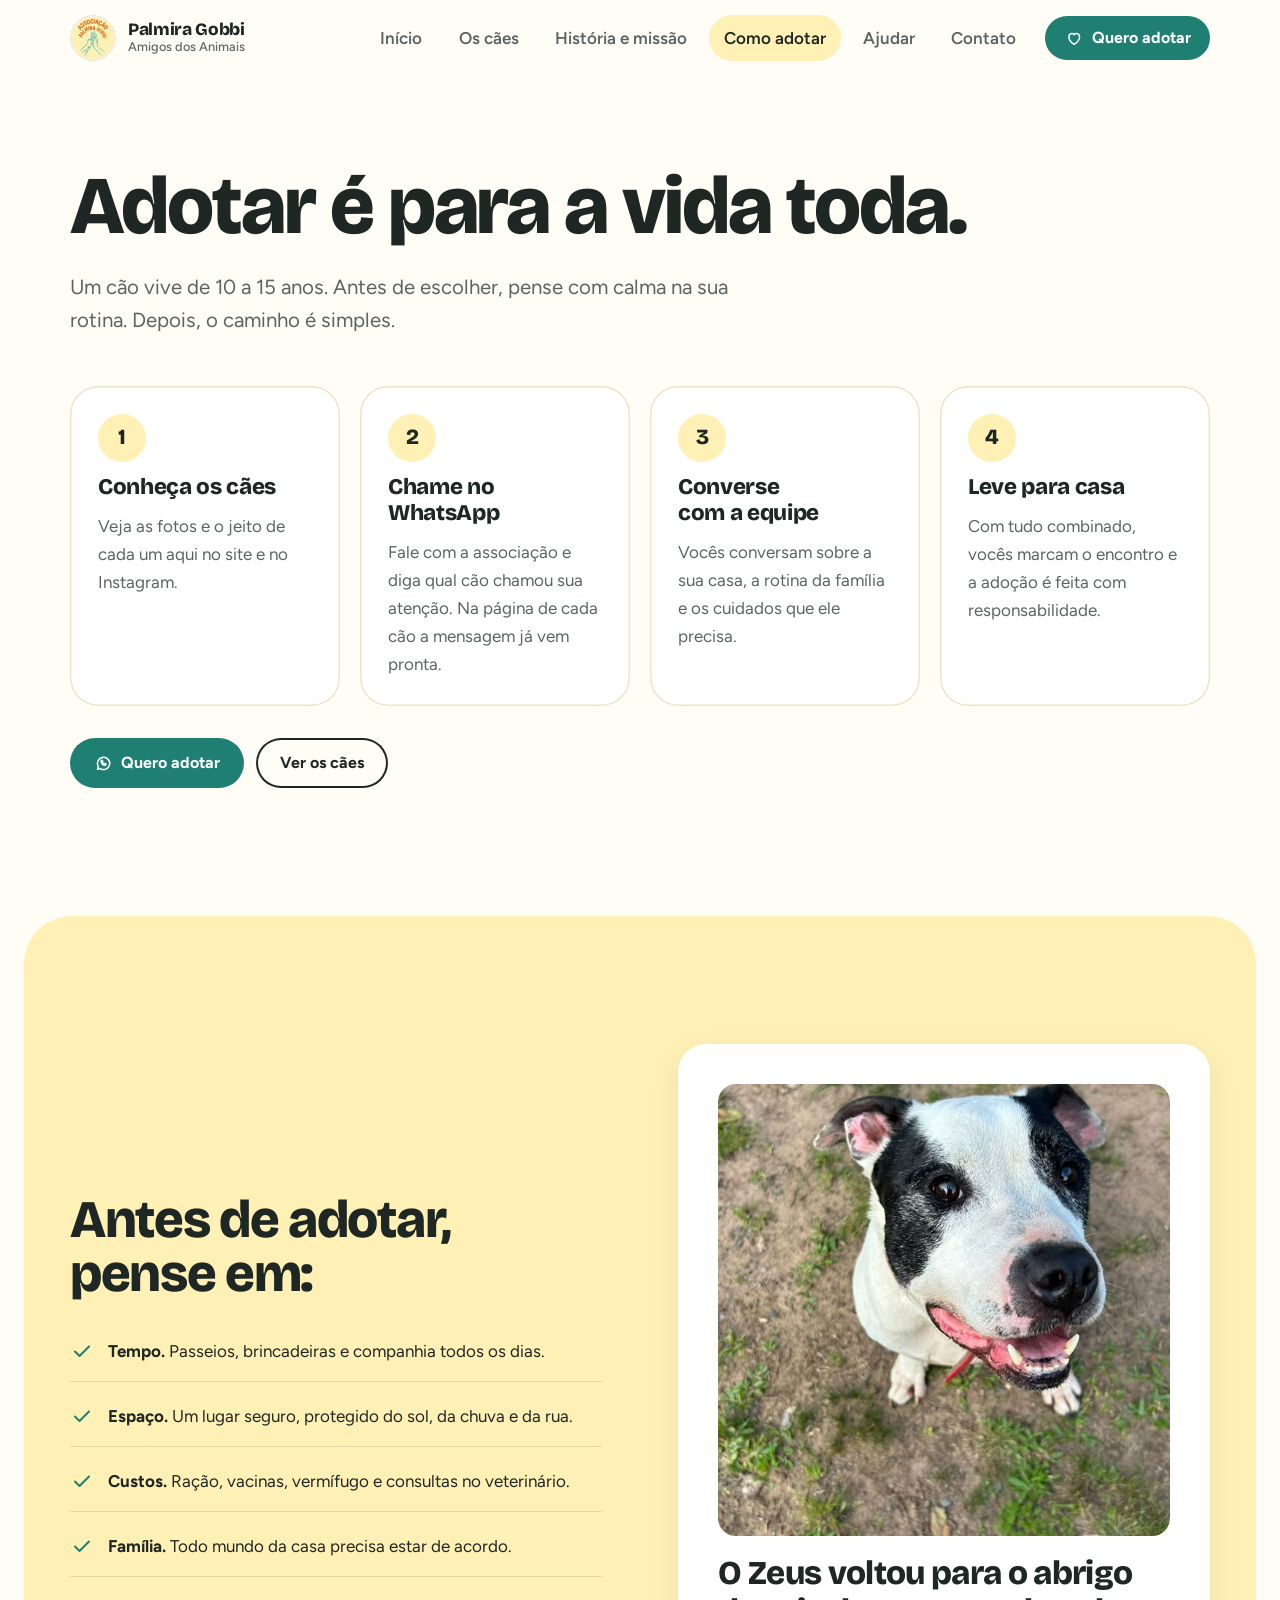
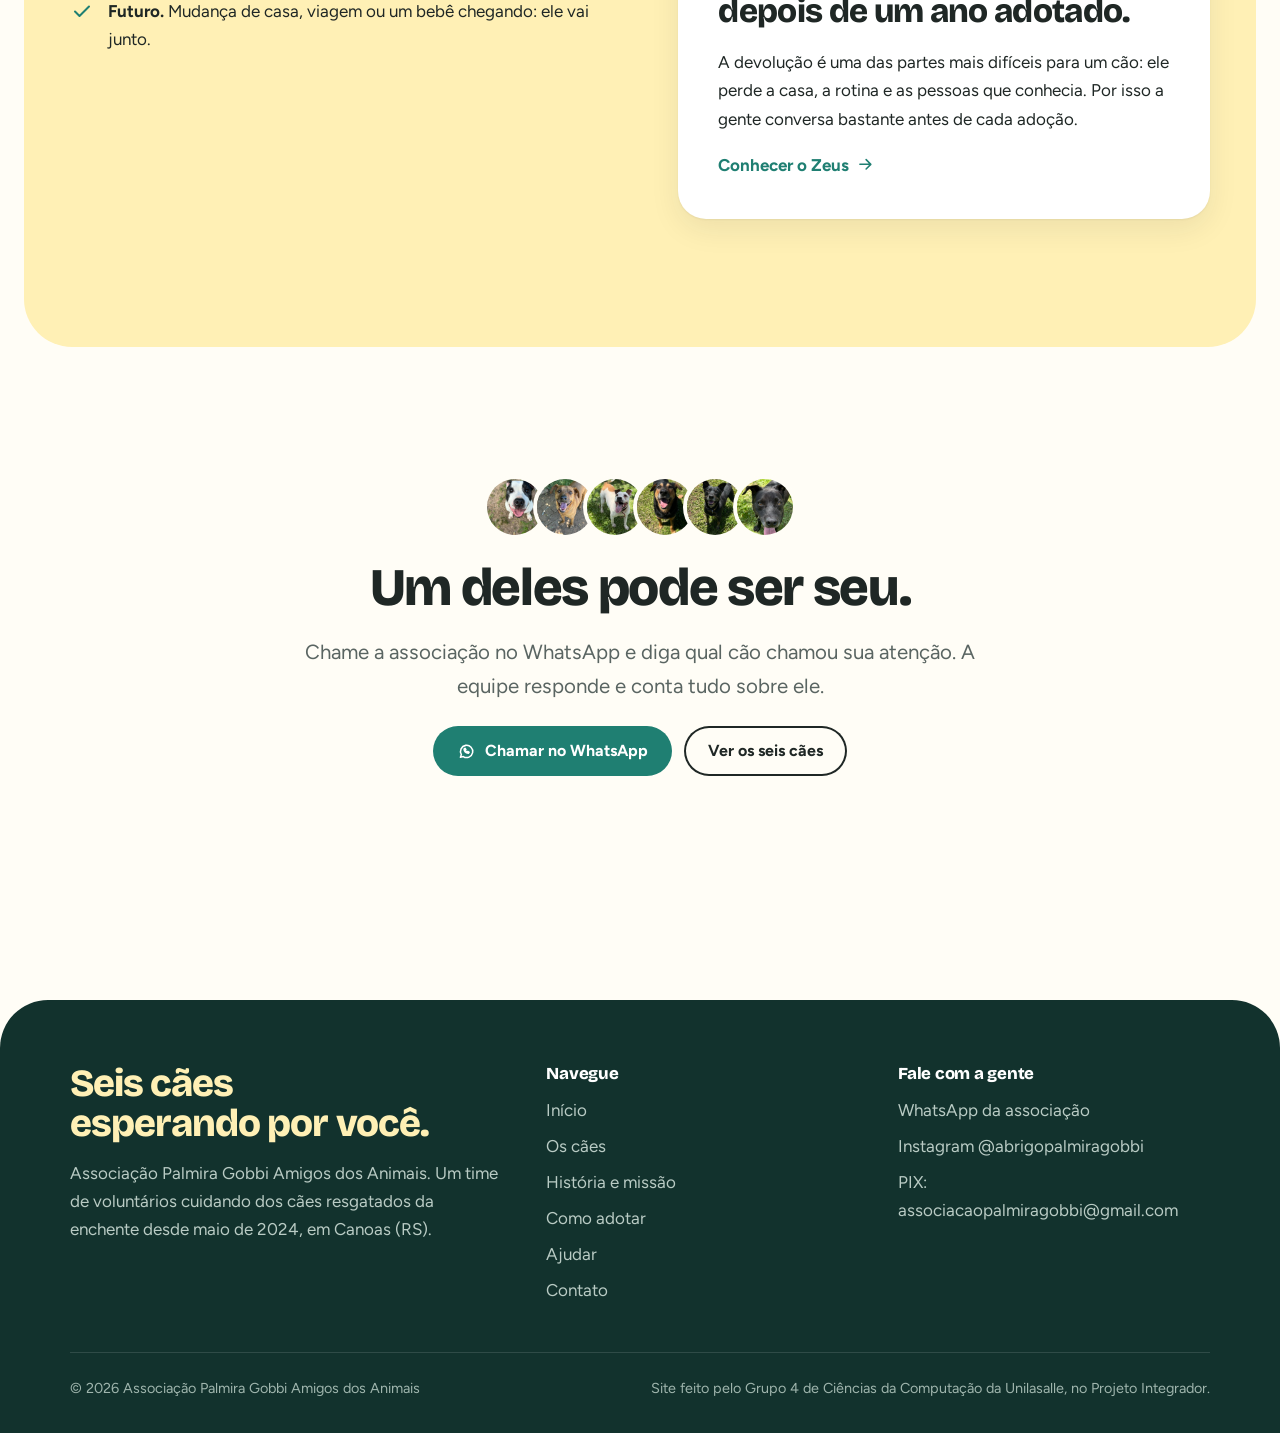
==== adotar.html @ 7f048b54 "Site da Associação Palmira Gobbi" ====
<!doctype html>
<html lang="pt-BR">
<head>
<meta charset="utf-8">
<meta name="viewport" content="width=device-width, initial-scale=1, viewport-fit=cover">
<title>Como adotar | Associação Palmira Gobbi</title>
<meta name="description" content="Como funciona a adoção responsável na Associação Palmira Gobbi, em Canoas (RS).">
<meta name="theme-color" content="#fff0b5">
<meta property="og:title" content="Como adotar | Associação Palmira Gobbi">
<meta property="og:description" content="Como funciona a adoção responsável na Associação Palmira Gobbi, em Canoas (RS).">
<meta property="og:image" content="assets/img/logo.png">
<link rel="icon" type="image/png" href="assets/img/favicon.png">
<link rel="preconnect" href="https://fonts.googleapis.com">
<link rel="preconnect" href="https://fonts.gstatic.com" crossorigin>
<link rel="stylesheet" href="https://fonts.googleapis.com/css2?family=Bricolage+Grotesque:opsz,wght@12..96,600;12..96,800&family=Figtree:wght@400;500;600;700&display=swap">
<link rel="stylesheet" href="assets/css/style.css">
</head>
<body>
<svg width="0" height="0" style="position:absolute" aria-hidden="true"><symbol id="i-arrow-right" viewBox="0 0 24 24" fill="none" stroke="currentColor" stroke-width="2" stroke-linecap="round" stroke-linejoin="round"><path d="M5 12h14M13 6l6 6-6 6"/></symbol><symbol id="i-arrow-left" viewBox="0 0 24 24" fill="none" stroke="currentColor" stroke-width="2" stroke-linecap="round" stroke-linejoin="round"><path d="M19 12H5M11 18l-6-6 6-6"/></symbol><symbol id="i-menu" viewBox="0 0 24 24" fill="none" stroke="currentColor" stroke-width="2" stroke-linecap="round" stroke-linejoin="round"><path d="M4 7h16M4 12h16M4 17h16"/></symbol><symbol id="i-heart" viewBox="0 0 24 24" fill="none" stroke="currentColor" stroke-width="2" stroke-linecap="round" stroke-linejoin="round"><path d="M12 20s-7-4.4-7-10a4 4 0 0 1 7-2.6A4 4 0 0 1 19 10c0 5.6-7 10-7 10z"/></symbol><symbol id="i-paw" viewBox="0 0 24 24" fill="none" stroke="currentColor" stroke-width="2" stroke-linecap="round" stroke-linejoin="round"><circle cx="7" cy="9" r="1.8"/><circle cx="11" cy="6" r="1.8"/><circle cx="15" cy="6.5" r="1.8"/><circle cx="18" cy="10" r="1.8"/><path d="M8.5 17.5c0-2.5 1.8-5 4-5s4 2.5 4 5c0 1.6-1.4 2-2.5 1.6-1-.4-2-.4-3 0-1.2.4-2.5 0-2.5-1.6z"/></symbol><symbol id="i-instagram" viewBox="0 0 24 24" fill="none" stroke="currentColor" stroke-width="2" stroke-linecap="round" stroke-linejoin="round"><rect x="3.5" y="3.5" width="17" height="17" rx="5"/><circle cx="12" cy="12" r="4"/><circle cx="17.2" cy="6.8" r=".6"/></symbol><symbol id="i-copy" viewBox="0 0 24 24" fill="none" stroke="currentColor" stroke-width="2" stroke-linecap="round" stroke-linejoin="round"><rect x="8" y="8" width="12" height="12" rx="2.5"/><path d="M16 8V6a2 2 0 0 0-2-2H6a2 2 0 0 0-2 2v8a2 2 0 0 0 2 2h2"/></symbol><symbol id="i-check" viewBox="0 0 24 24" fill="none" stroke="currentColor" stroke-width="2" stroke-linecap="round" stroke-linejoin="round"><path d="M5 12.5l4.5 4.5L19 7.5"/></symbol><symbol id="i-play" viewBox="0 0 24 24" fill="none" stroke="currentColor" stroke-width="2" stroke-linecap="round" stroke-linejoin="round"><path d="M7 4.5v15l12-7.5z"/></symbol><symbol id="i-info" viewBox="0 0 24 24" fill="none" stroke="currentColor" stroke-width="2" stroke-linecap="round" stroke-linejoin="round"><circle cx="12" cy="12" r="9"/><path d="M12 11v5M12 7.6v.4"/></symbol><symbol id="i-home" viewBox="0 0 24 24" fill="none" stroke="currentColor" stroke-width="2" stroke-linecap="round" stroke-linejoin="round"><path d="M4 11l8-6.5 8 6.5M6 9.5V19h12V9.5"/></symbol><symbol id="i-users" viewBox="0 0 24 24" fill="none" stroke="currentColor" stroke-width="2" stroke-linecap="round" stroke-linejoin="round"><circle cx="9" cy="8" r="3.2"/><path d="M3 19c.5-3.4 3-5.5 6-5.5s5.5 2.1 6 5.5"/><path d="M16 5a3 3 0 0 1 0 6M18 13.8c1.6.8 2.7 2.6 3 5.2"/></symbol><symbol id="i-share" viewBox="0 0 24 24" fill="none" stroke="currentColor" stroke-width="2" stroke-linecap="round" stroke-linejoin="round"><circle cx="18" cy="5.5" r="2.5"/><circle cx="6" cy="12" r="2.5"/><circle cx="18" cy="18.5" r="2.5"/><path d="M8.2 10.8l7.6-4.1M8.2 13.2l7.6 4.1"/></symbol><symbol id="i-message" viewBox="0 0 24 24" fill="none" stroke="currentColor" stroke-width="2" stroke-linecap="round" stroke-linejoin="round"><path d="M5 18.5V6.5A2 2 0 0 1 7 4.5h10a2 2 0 0 1 2 2v8a2 2 0 0 1-2 2H9z"/></symbol><symbol id="i-pix" viewBox="0 0 24 24" fill="none" stroke="currentColor" stroke-width="2" stroke-linecap="round" stroke-linejoin="round"><path d="M12 3l9 9-9 9-9-9z"/><path d="M8 12l4-4 4 4-4 4z"/></symbol><symbol id="i-drop" viewBox="0 0 24 24" fill="none" stroke="currentColor" stroke-width="2" stroke-linecap="round" stroke-linejoin="round"><path d="M12 3.5s6 6.6 6 11a6 6 0 0 1-12 0c0-4.4 6-11 6-11z"/></symbol><symbol id="i-whats" viewBox="0 0 24 24" fill="none" stroke="currentColor" stroke-width="2" stroke-linecap="round" stroke-linejoin="round"><path d="M4.5 20l1.2-3.6A8 8 0 1 1 8.2 19z"/><path d="M9.2 9.2c.2 2.8 2.6 5.2 5.6 5.6l1-1.4-1.8-1-1 .7a4 4 0 0 1-2.1-2.1l.7-1-1-1.8z"/></symbol><symbol id="i-qr" viewBox="0 0 24 24" fill="none" stroke="currentColor" stroke-width="2" stroke-linecap="round" stroke-linejoin="round"><rect x="4" y="4" width="6" height="6" rx="1"/><rect x="14" y="4" width="6" height="6" rx="1"/><rect x="4" y="14" width="6" height="6" rx="1"/><path d="M14 14h2v2h-2zM18 18h2v2h-2zM14 18h2M18 14h2"/></symbol><symbol id="i-hand" viewBox="0 0 24 24" fill="none" stroke="currentColor" stroke-width="2" stroke-linecap="round" stroke-linejoin="round"><path d="M8 13V6.5a1.5 1.5 0 0 1 3 0V12M11 11V5a1.5 1.5 0 0 1 3 0v6M14 11V6.5a1.5 1.5 0 0 1 3 0V14c0 4-2.5 6.5-6 6.5-2.6 0-4.2-1.4-5.4-3.6L4 14a1.5 1.5 0 0 1 2.5-1.6L8 14"/></symbol></svg>
<a class="skip" href="#conteudo">Pular para o conteúdo</a>
<header class="site-header">
  <div class="wrap">
    <a class="brand" href="index.html" aria-label="Associação Palmira Gobbi, página inicial">
      <img src="assets/img/logo.png" alt="" width="46" height="46">
      <span>Palmira Gobbi<small>Amigos dos Animais</small></span>
    </a>
    <button class="menu-btn" aria-expanded="false" aria-controls="menu" aria-label="Abrir menu"><svg aria-hidden="true"><use href="#i-menu"/></svg></button>
    <nav class="nav" id="menu" aria-label="Principal">
      <a href="index.html">Início</a><a href="caes.html">Os cães</a><a href="historia.html">História e missão</a><a href="adotar.html" aria-current="page">Como adotar</a><a href="ajudar.html">Ajudar</a><a href="contato.html">Contato</a>
      <a class="btn btn-primary" href="caes.html"><svg aria-hidden="true"><use href="#i-heart"/></svg>Quero adotar</a>
    </nav>
  </div>
</header>
<main id="conteudo">

<section class="page-hero"><div class="wrap">
  <h1>Adotar é para a vida toda.</h1>
  <p class="lead">Um cão vive de 10 a 15 anos. Antes de escolher, pense com calma na sua rotina. Depois, o caminho é simples.</p>
</div></section>

<section class="section" style="padding-top:0"><div class="wrap">
  <ol class="steps">
    <li><h3>Conheça os cães</h3><p>Veja as fotos e o jeito de cada um aqui no site e no Instagram.</p></li>
    <li><h3>Chame no WhatsApp</h3><p>Fale com a associação e diga qual cão chamou sua atenção. Na página de cada cão a mensagem já vem pronta.</p></li>
    <li><h3>Converse com a equipe</h3><p>Vocês conversam sobre a sua casa, a rotina da família e os cuidados que ele precisa.</p></li>
    <li><h3>Leve para casa</h3><p>Com tudo combinado, vocês marcam o encontro e a adoção é feita com responsabilidade.</p></li>
  </ol>
  <div class="actions" style="margin-top:32px"><a class="btn btn-primary" href="https://ig.me/m/abrigopalmiragobbi" data-whats data-msg="Oi! Quero saber como funciona a adoção na Associação Palmira Gobbi." target="_blank" rel="noopener"><svg aria-hidden="true"><use href="#i-whats"/></svg>Quero adotar</a><a class="btn btn-ghost" href="caes.html">Ver os cães</a></div>
</div></section>

<section class="section band"><div class="wrap split">
  <div class="text">
    <h2>Antes de adotar, pense em:</h2>
    <ul class="checklist">
      <li><svg aria-hidden="true"><use href="#i-check"/></svg><span><strong>Tempo.</strong> Passeios, brincadeiras e companhia todos os dias.</span></li>
      <li><svg aria-hidden="true"><use href="#i-check"/></svg><span><strong>Espaço.</strong> Um lugar seguro, protegido do sol, da chuva e da rua.</span></li>
      <li><svg aria-hidden="true"><use href="#i-check"/></svg><span><strong>Custos.</strong> Ração, vacinas, vermífugo e consultas no veterinário.</span></li>
      <li><svg aria-hidden="true"><use href="#i-check"/></svg><span><strong>Família.</strong> Todo mundo da casa precisa estar de acordo.</span></li>
      <li><svg aria-hidden="true"><use href="#i-check"/></svg><span><strong>Futuro.</strong> Mudança de casa, viagem ou um bebê chegando: ele vai junto.</span></li>
    </ul>
  </div>
  <article class="quote-card">
    <img src="assets/img/caes/zeus-1.jpg" alt="O Zeus olhando para cima" loading="lazy">
    <p class="big">O Zeus voltou para o abrigo depois de um ano adotado.</p>
    <p>A devolução é uma das partes mais difíceis para um cão: ele perde a casa, a rotina e as pessoas que conhecia. Por isso a gente conversa bastante antes de cada adoção.</p>
    <a class="link-arrow" href="caes/zeus.html">Conhecer o Zeus <svg aria-hidden="true"><use href="#i-arrow-right"/></svg></a>
  </article>
</div></section>
<section class="section"><div class="wrap cta">
  <div class="faces"><img src="assets/img/caes/zeus-2.jpg" alt="" loading="lazy"><img src="assets/img/caes/nick-1.jpg" alt="" loading="lazy"><img src="assets/img/caes/pepa-2.jpg" alt="" loading="lazy"><img src="assets/img/caes/safira-2.jpg" alt="" loading="lazy"><img src="assets/img/caes/thunder-1.jpg" alt="" loading="lazy"><img src="assets/img/caes/chinelo-4.jpg" alt="" loading="lazy"></div>
  <h2>Um deles pode ser seu.</h2>
  <p class="lead">Chame a associação no WhatsApp e diga qual cão chamou sua atenção. A equipe responde e conta tudo sobre ele.</p>
  <div class="actions" style="justify-content:center">
    <a class="btn btn-primary" href="https://ig.me/m/abrigopalmiragobbi" data-whats data-msg="Oi! Vi os cães no site e quero saber mais sobre a adoção." target="_blank" rel="noopener"><svg aria-hidden="true"><use href="#i-whats"/></svg>Chamar no WhatsApp</a>
    <a class="btn btn-ghost" href="caes.html">Ver os seis cães</a>
  </div>
</div></section>

</main>
<footer class="site-footer">
  <div class="wrap">
    <div class="footer-top">
      <div style="display:grid;gap:16px;align-content:start">
        <h2>Seis cães esperando por você.</h2>
        <p>Associação Palmira Gobbi Amigos dos Animais. Um time de voluntários cuidando dos cães resgatados da enchente desde maio de 2024, em Canoas (RS).</p>
      </div>
      <div>
        <h3>Navegue</h3>
        <ul><li><a href="index.html">Início</a></li><li><a href="caes.html">Os cães</a></li><li><a href="historia.html">História e missão</a></li><li><a href="adotar.html">Como adotar</a></li><li><a href="ajudar.html">Ajudar</a></li><li><a href="contato.html">Contato</a></li></ul>
      </div>
      <div>
        <h3>Fale com a gente</h3>
        <ul>
          <li><a class="" href="https://ig.me/m/abrigopalmiragobbi" data-whats data-msg="Oi! Vim pelo site da Associação Palmira Gobbi." target="_blank" rel="noopener">WhatsApp da associação</a></li>
          <li><a href="https://www.instagram.com/abrigopalmiragobbi/" target="_blank" rel="noopener">Instagram @abrigopalmiragobbi</a></li>
          <li>PIX: associacaopalmiragobbi@gmail.com</li>
        </ul>
      </div>
    </div>
    <div class="footer-bottom">
      <span>© 2026 Associação Palmira Gobbi Amigos dos Animais</span>
      <span>Site feito pelo Grupo 4 de Ciências da Computação da Unilasalle, no Projeto Integrador.</span>
    </div>
  </div>
</footer>
<div class="toast" role="status" aria-live="polite"><svg aria-hidden="true"><use href="#i-check"/></svg><span></span></div>
<script src="assets/js/config.js"></script>
<script src="assets/js/main.js" defer></script>
</body>
</html>
---- assets/css/style.css ----
/* =========================================================
   Associação Palmira Gobbi — folha de estilo
   Paleta tirada do logo: manteiga, laranja do letreiro e o
   verde das mãos. Uma ideia forte por página; o resto quieto.
   ========================================================= */

@view-transition { navigation: auto; }

:root {
  --paper: #fffdf6;
  --butter: #fff0b5;
  --butter-deep: #f7e08a;
  --orange: #ce742d;      /* decoração, nunca texto pequeno */
  --orange-ink: #9a4a12;  /* laranja legível para texto */
  --green: #1f7f72;       /* ações */
  --green-dark: #17665b;
  --night: #12322d;       /* rodapé */
  --ink: #1f2725;
  --muted: #5a6562;
  --line: #ece4c8;
  --white: #ffffff;

  --font-display: "Bricolage Grotesque", "Segoe UI", system-ui, sans-serif;
  --font-body: "Figtree", "Segoe UI", system-ui, -apple-system, sans-serif;

  --r-lg: 28px;
  --r-md: 18px;
  --r-sm: 12px;
  --shadow: 0 1px 2px rgb(31 39 37 / .06), 0 10px 30px rgb(31 39 37 / .08);
  --shadow-lift: 0 2px 6px rgb(31 39 37 / .08), 0 22px 50px rgb(31 39 37 / .16);
  --ease: cubic-bezier(.22, 1, .36, 1);
  --wrap: 1180px;
}

*, *::before, *::after { box-sizing: border-box; }
html { scroll-behavior: smooth; -webkit-text-size-adjust: 100%; }
body {
  margin: 0;
  background: var(--paper);
  color: var(--ink);
  font: 400 1.0625rem/1.65 var(--font-body);
  -webkit-font-smoothing: antialiased;
  overflow-x: hidden;
}
img, video { max-width: 100%; height: auto; display: block; }
a { color: inherit; }
p { margin: 0; }
h1, h2, h3 {
  font-family: var(--font-display);
  font-weight: 800;
  line-height: 1.02;
  letter-spacing: -.025em;
  margin: 0;
  text-wrap: balance;
}
h1 { font-size: clamp(2.6rem, 6.4vw, 5.2rem); }
h2 { font-size: clamp(2rem, 4.2vw, 3.3rem); }
h3 { font-size: 1.4rem; letter-spacing: -.015em; line-height: 1.15; }
.lead { font-size: clamp(1.1rem, 1.6vw, 1.3rem); color: var(--muted); max-width: 52ch; }
.wrap { max-width: var(--wrap); margin-inline: auto; padding-inline: 20px; }
.section { padding-block: clamp(72px, 10vw, 128px); }
.section-head { display: grid; gap: 14px; margin-bottom: 44px; max-width: 720px; }
.section-head p { color: var(--muted); max-width: 56ch; }
.sr-only { position: absolute; width: 1px; height: 1px; overflow: hidden; clip: rect(0 0 0 0); white-space: nowrap; }
:focus-visible { outline: 3px solid var(--orange); outline-offset: 3px; border-radius: 10px; }

.skip {
  position: absolute; left: 12px; top: -60px; z-index: 100;
  background: var(--ink); color: var(--white); padding: 10px 16px; border-radius: 10px; text-decoration: none;
}
.skip:focus { top: 12px; }

/* ---------- Botões ---------- */
.btn {
  display: inline-flex; align-items: center; justify-content: center; gap: .55em;
  font: 700 1rem/1 var(--font-body);
  padding: 1em 1.5em; border-radius: 999px; border: 0; cursor: pointer;
  text-decoration: none; white-space: nowrap;
  transition: transform .18s var(--ease), background-color .2s ease, box-shadow .2s ease, color .2s ease;
}
.btn:active { transform: scale(.97); }
.btn svg { width: 1.15em; height: 1.15em; flex: none; }
.btn-primary { background: var(--green); color: var(--white); }
.btn-ghost { background: transparent; color: var(--ink); box-shadow: inset 0 0 0 2px var(--ink); }
.btn-butter { background: var(--butter); color: var(--ink); }
@media (hover: hover) {
  .btn-primary:hover { background: var(--green-dark); box-shadow: 0 10px 24px rgb(31 127 114 / .28); }
  .btn-ghost:hover { background: var(--ink); color: var(--paper); }
  .btn-butter:hover { background: var(--butter-deep); }
}
.actions { display: flex; flex-wrap: wrap; gap: 12px; }

.link-arrow { font-weight: 700; color: var(--green); text-decoration: none; display: inline-flex; gap: .4em; align-items: center; }
.link-arrow svg { width: 1.1em; height: 1.1em; transition: transform .2s var(--ease); }
.link-arrow:hover svg { transform: translateX(4px); }

/* ---------- Cabeçalho ---------- */
.site-header {
  position: sticky; top: 0; z-index: 50;
  background: color-mix(in srgb, var(--paper) 88%, transparent);
  backdrop-filter: blur(14px); -webkit-backdrop-filter: blur(14px);
  border-bottom: 1px solid transparent;
  transition: border-color .3s ease;
  view-transition-name: header;
}
.site-header.is-scrolled { border-bottom-color: var(--line); }
.site-header .wrap { height: 76px; display: flex; align-items: center; justify-content: space-between; gap: 20px; }
.brand { display: flex; align-items: center; gap: 12px; text-decoration: none; }
.brand img { width: 46px; height: 46px; border-radius: 50%; transition: transform .5s var(--ease); }
.brand:hover img { transform: rotate(-14deg); }
.brand span { font: 800 1.08rem/1.05 var(--font-display); letter-spacing: -.02em; }
.brand small { display: block; font: 500 .8rem/1.2 var(--font-body); color: var(--muted); letter-spacing: 0; }

.nav { display: flex; align-items: center; gap: 6px; }
.nav a:not(.btn) {
  text-decoration: none; font-weight: 600; color: var(--muted);
  padding: .55em .9em; border-radius: 999px; transition: color .2s ease, background-color .2s ease;
}
.nav a:not(.btn):hover { color: var(--ink); background: var(--butter); }
.nav a[aria-current="page"] { color: var(--ink); background: var(--butter); }
.nav .btn { margin-left: 8px; padding: .8em 1.2em; }
.menu-btn {
  display: none; width: 46px; height: 46px; border-radius: 50%; border: 0;
  background: var(--butter); color: var(--ink); cursor: pointer; place-items: center;
}
.menu-btn svg { width: 22px; height: 22px; }

@media (max-width: 1180px) {
  .menu-btn { display: grid; }
  .nav {
    position: fixed; inset: 76px 0 auto 0; flex-direction: column; align-items: stretch; gap: 4px;
    background: var(--paper); padding: 16px 20px 28px; border-bottom: 1px solid var(--line);
    box-shadow: 0 20px 40px rgb(31 39 37 / .1);
    transform: translateY(-12px); opacity: 0; visibility: hidden;
    transition: opacity .25s ease, transform .3s var(--ease), visibility 0s linear .3s;
  }
  .nav.is-open { transform: none; opacity: 1; visibility: visible; transition-delay: 0s; }
  .nav a:not(.btn) { font-size: 1.15rem; padding: .8em 1em; }
  .nav .btn { margin: 10px 0 0; }
}

/* ---------- Hero da página inicial ---------- */
.hero { overflow-x: clip; padding-block: clamp(36px, 6vw, 72px) clamp(64px, 9vw, 110px); }
.hero .wrap { display: grid; grid-template-columns: 1.05fr .95fr; gap: clamp(32px, 6vw, 80px); align-items: center; }
.hero-text { display: grid; gap: 26px; }
.hero-text .tag {
  justify-self: start; display: inline-flex; align-items: center; gap: 10px;
  background: var(--butter); border-radius: 999px; padding: .45em 1em .45em .5em; font-weight: 600; font-size: .95rem;
}
.hero-text .tag i { width: 26px; height: 26px; border-radius: 50%; background: var(--green); display: grid; place-items: center; }
.hero-text .tag i::after { content: ""; width: 8px; height: 8px; border-radius: 50%; background: var(--butter); animation: pulse 2.2s ease-in-out infinite; }
@keyframes pulse { 50% { transform: scale(1.6); opacity: .5; } }
.hero h1 .count {
  display: inline-block; color: var(--green);
  background: linear-gradient(transparent 62%, var(--butter) 62% 92%, transparent 92%);
  padding-inline: .06em;
}
@media (max-width: 860px) {
  .hero .wrap { grid-template-columns: 1fr; }
}

/* ---------- Baralho de cães (assinatura do site) ---------- */
.deck-wrap { display: grid; justify-items: center; gap: 22px; }
.deck {
  position: relative; width: min(calc(100% - 56px), 380px); aspect-ratio: 4 / 5;
  perspective: 1200px; touch-action: pan-y; user-select: none;
}
.deck-card {
  position: absolute; inset: 0; margin: 0;
  background: var(--white); border-radius: var(--r-lg); padding: 12px 12px 0;
  box-shadow: var(--shadow);
  transform-origin: 50% 110%;
  transition: transform .7s var(--ease), opacity .5s ease, box-shadow .3s ease;
  will-change: transform;
  cursor: grab;
}
.deck-card img { width: 100%; height: calc(100% - 64px); object-fit: cover; border-radius: calc(var(--r-lg) - 10px); pointer-events: none; }
.deck-card figcaption { height: 64px; display: flex; align-items: center; justify-content: space-between; padding-inline: 8px; }
.deck-card figcaption strong { font: 800 1.6rem/1 var(--font-display); letter-spacing: -.02em; }
.deck-card figcaption a {
  font-weight: 700; font-size: .95rem; text-decoration: none; color: var(--green);
  background: color-mix(in srgb, var(--green) 10%, transparent); padding: .5em .9em; border-radius: 999px;
}
.deck-card[data-pos="0"] { z-index: 6; box-shadow: var(--shadow-lift); }
.deck-card[data-pos="1"] { z-index: 5; transform: rotate(5deg) translate(14px, 6px) scale(.98); }
.deck-card[data-pos="2"] { z-index: 4; transform: rotate(-6deg) translate(-16px, 10px) scale(.96); }
.deck-card[data-pos="3"] { z-index: 3; transform: rotate(9deg) translate(22px, 14px) scale(.94); opacity: .9; }
.deck-card[data-pos="4"], .deck-card[data-pos="5"] { z-index: 2; transform: rotate(-2deg) translate(0, 16px) scale(.92); opacity: 0; }
.deck-card.is-leaving { transform: translate(130%, -8%) rotate(24deg) !important; opacity: 0; transition-duration: .55s; }
.deck-card.is-leaving.to-left { transform: translate(-130%, -8%) rotate(-24deg) !important; }
.deck.is-intro .deck-card { transform: translateY(40px) rotate(0) scale(.9); opacity: 0; }
.deck-card[data-pos="0"] figcaption a { pointer-events: auto; }
.deck-card:not([data-pos="0"]) figcaption { opacity: 0; }
.deck-card figcaption { transition: opacity .3s ease; }

.deck-controls { display: flex; align-items: center; gap: 16px; }
.deck-controls button {
  width: 52px; height: 52px; border-radius: 50%; border: 0; cursor: pointer;
  background: var(--ink); color: var(--paper); display: grid; place-items: center;
  transition: transform .18s var(--ease), background-color .2s ease;
}
.deck-controls button:hover { background: var(--green); }
.deck-controls button:active { transform: scale(.92); }
.deck-controls button svg { width: 22px; height: 22px; }
.deck-count { font-weight: 700; min-width: 7ch; text-align: center; font-variant-numeric: tabular-nums; }
.deck-hint { color: var(--muted); font-size: .92rem; }

/* ---------- Faixa de fatos ---------- */
.facts { border-block: 1px solid var(--line); }
.facts ul { list-style: none; margin: 0; padding: 22px 0; display: flex; flex-wrap: wrap; gap: 14px 40px; justify-content: space-between; }
.facts li { display: flex; align-items: center; gap: 12px; font-weight: 600; }
.facts li svg { width: 26px; height: 26px; color: var(--orange); flex: none; }

/* ---------- Cards de cães ---------- */
.dog-grid { display: grid; grid-template-columns: repeat(3, 1fr); gap: 26px; }
@media (max-width: 900px) { .dog-grid { grid-template-columns: repeat(2, 1fr); gap: 18px; } }
@media (max-width: 520px) { .dog-grid { grid-template-columns: 1fr; } }
.dog-card {
  position: relative; display: grid; text-decoration: none;
  background: var(--white); border-radius: var(--r-lg); padding: 10px; box-shadow: var(--shadow);
  transition: transform .35s var(--ease), box-shadow .35s ease;
}
.dog-card .photo { position: relative; aspect-ratio: 4 / 5; border-radius: calc(var(--r-lg) - 8px); overflow: hidden; }
.dog-card .photo img { width: 100%; height: 100%; object-fit: cover; transition: opacity .45s ease, transform .6s var(--ease); }
.dog-card .photo img + img { position: absolute; inset: 0; opacity: 0; }
.dog-card .info { display: flex; align-items: end; justify-content: space-between; gap: 12px; padding: 16px 10px 10px; }
.dog-card h3 { font-size: 1.75rem; }
.dog-card .info p { color: var(--muted); font-size: .96rem; margin-top: 4px; }
.dog-card .go {
  width: 46px; height: 46px; border-radius: 50%; flex: none; display: grid; place-items: center;
  background: var(--butter); transition: background-color .25s ease, transform .35s var(--ease);
}
.dog-card .go svg { width: 20px; height: 20px; }
@media (hover: hover) {
  .dog-card:hover { transform: translateY(-6px) rotate(-.6deg); box-shadow: var(--shadow-lift); }
  .dog-card:nth-child(even):hover { transform: translateY(-6px) rotate(.6deg); }
  .dog-card:hover .photo img + img { opacity: 1; }
  .dog-card:hover .photo img { transform: scale(1.03); }
  .dog-card:hover .go { background: var(--green); color: var(--white); transform: rotate(-45deg); }
}

/* ---------- Faixa manteiga (história) ---------- */
.band { overflow: clip; background: var(--butter); border-radius: clamp(28px, 4vw, 48px); margin-inline: clamp(8px, 2vw, 24px); }
.split { display: grid; grid-template-columns: 1fr 1fr; gap: clamp(32px, 6vw, 80px); align-items: center; }
.split .text { display: grid; gap: 20px; }
.split .text p { max-width: 50ch; }
@media (max-width: 860px) { .split { grid-template-columns: 1fr; } }
.phone-video {
  position: relative; justify-self: center; width: min(100%, 340px);
  border-radius: 34px; overflow: hidden; background: var(--ink);
  box-shadow: 0 0 0 10px var(--white), var(--shadow-lift);
  rotate: -3deg;
}
.phone-video video { width: 100%; aspect-ratio: 9 / 16; object-fit: cover; transform: scale(1.08); }

/* ---------- Formas de ajudar ---------- */
.help-grid { display: grid; grid-template-columns: 1.2fr 1fr 1fr; gap: 20px; }
@media (max-width: 900px) { .help-grid { grid-template-columns: 1fr; } }
.help {
  border-radius: var(--r-lg); padding: 30px; display: grid; gap: 14px; align-content: start;
  background: var(--white); box-shadow: inset 0 0 0 1.5px var(--line);
}
.help svg.icon { width: 34px; height: 34px; color: var(--orange); }
.help p { color: var(--muted); }
.help.is-main { background: var(--green); color: var(--white); box-shadow: none; }
.help.is-main p { color: rgb(255 255 255 / .85); }
.help.is-main svg.icon { color: var(--butter); }

.pix {
  display: flex; align-items: center; justify-content: space-between; gap: 10px; flex-wrap: wrap;
  background: rgb(255 255 255 / .12); border-radius: var(--r-md); padding: 12px 12px 12px 18px;
}
.pix code { font: 600 1rem/1.3 var(--font-body); word-break: break-all; }
.pix .btn { padding: .75em 1.1em; }
.help:not(.is-main) .pix { background: var(--butter); }

/* ---------- Instagram ---------- */
.insta {
  display: grid; grid-template-columns: .8fr 1.2fr; gap: clamp(28px, 5vw, 64px); align-items: center;
}
@media (max-width: 860px) { .insta { grid-template-columns: 1fr; } }
.insta-shot {
  display: block; border-radius: var(--r-lg); overflow: hidden; box-shadow: var(--shadow-lift);
  transition: transform .4s var(--ease);
}
.insta-shot:hover { transform: rotate(-1deg) scale(1.01); }
.insta .text { display: grid; gap: 18px; }
.handle { font: 800 clamp(1.4rem, 2.6vw, 2rem)/1 var(--font-display); color: var(--orange-ink); letter-spacing: -.02em; }

/* ---------- Cabeçalho de páginas internas ---------- */
.page-hero { padding-block: clamp(40px, 7vw, 88px) clamp(28px, 4vw, 48px); }
.page-hero .wrap { display: grid; gap: 22px; }
.crumb { color: var(--muted); font-weight: 600; text-decoration: none; display: inline-flex; gap: .4em; align-items: center; justify-self: start; }
.crumb svg { width: 1.1em; height: 1.1em; }
.crumb:hover { color: var(--ink); }

/* ---------- Página de um cão ---------- */
.dog-page { display: grid; grid-template-columns: 1.05fr .95fr; gap: clamp(28px, 5vw, 72px); align-items: start; padding-bottom: clamp(72px, 9vw, 120px); }
@media (max-width: 880px) { .dog-page { grid-template-columns: 1fr; } }
.gallery { display: grid; gap: 14px; position: sticky; top: 96px; }
@media (max-width: 880px) { .gallery { position: static; } }
.gallery-main { border-radius: var(--r-lg); overflow: hidden; aspect-ratio: 4 / 5; background: var(--butter); }
.gallery-main img { width: 100%; height: 100%; object-fit: cover; animation: photo-in .5s var(--ease); }
@keyframes photo-in { from { opacity: .3; transform: scale(1.03); } }
.thumbs { display: flex; gap: 10px; flex-wrap: wrap; }
.thumbs button {
  width: 78px; height: 78px; padding: 0; border: 0; border-radius: var(--r-sm); overflow: hidden; cursor: pointer;
  opacity: .55; transition: opacity .2s ease, transform .2s var(--ease); background: none;
  box-shadow: 0 0 0 3px transparent;
}
.thumbs button img { width: 100%; height: 100%; object-fit: cover; }
.thumbs button:hover { opacity: .9; }
.thumbs button[aria-pressed="true"] { opacity: 1; box-shadow: 0 0 0 3px var(--green); }

.dog-info { display: grid; gap: 26px; }
.dog-info h1 { font-size: clamp(3.2rem, 8vw, 6rem); }
.dog-info .story { font-size: 1.15rem; max-width: 48ch; }
.chips { display: flex; flex-wrap: wrap; gap: 8px; list-style: none; padding: 0; margin: 0; }
.chips li { background: var(--butter); border-radius: 999px; padding: .45em 1em; font-weight: 600; font-size: .95rem; }
.note {
  display: flex; gap: 14px; align-items: flex-start; padding: 18px 20px; border-radius: var(--r-md);
  background: var(--white); box-shadow: inset 0 0 0 1.5px var(--line); color: var(--muted);
}
.note svg { width: 24px; height: 24px; color: var(--orange); flex: none; margin-top: 2px; }
.message-box { display: grid; gap: 12px; padding: 22px; border-radius: var(--r-lg); background: var(--green); color: var(--white); }
.message-box p { color: rgb(255 255 255 / .85); }
.message-box blockquote {
  margin: 0; padding: 14px 16px; border-radius: var(--r-sm); background: rgb(255 255 255 / .12);
  font-style: normal; font-weight: 600;
}
.dog-nav { display: flex; justify-content: space-between; gap: 12px; padding-top: 10px; border-top: 1px solid var(--line); }

/* ---------- Linha do tempo ---------- */
.timeline { position: relative; display: grid; gap: clamp(56px, 8vw, 96px); padding-left: 44px; }
.timeline::before {
  content: ""; position: absolute; left: 11px; top: 8px; bottom: 8px; width: 3px; border-radius: 3px;
  background: var(--line);
}
.timeline::after {
  content: ""; position: absolute; left: 11px; top: 8px; width: 3px; height: calc(100% - 16px); border-radius: 3px;
  background: var(--orange); transform-origin: top; transform: scaleY(1);
}
@supports (animation-timeline: view()) {
  @media (prefers-reduced-motion: no-preference) {
    .timeline::after { animation: grow linear both; animation-timeline: view(); animation-range: entry 20% exit 60%; }
    @keyframes grow { from { transform: scaleY(0); } to { transform: scaleY(1); } }
  }
}
.moment { position: relative; display: grid; grid-template-columns: 1fr 1fr; gap: clamp(24px, 5vw, 64px); align-items: start; }
.moment::before {
  content: ""; position: absolute; left: -44px; top: 6px; width: 25px; height: 25px; border-radius: 50%;
  background: var(--paper); border: 3px solid var(--orange);
}
.moment .text { display: grid; gap: 14px; align-content: start; }
.moment time { font-weight: 700; color: var(--orange-ink); }
.moment .text p { max-width: 48ch; }
.moment .media { display: flex; gap: 16px; flex-wrap: wrap; }
@media (max-width: 860px) { .moment { grid-template-columns: 1fr; } }

.clip {
  position: relative; width: min(100%, 230px); aspect-ratio: 9 / 16; border-radius: var(--r-md); overflow: hidden;
  background: var(--ink); box-shadow: var(--shadow); flex: 1 1 180px;
}
.clip video, .clip img { width: 100%; height: 100%; object-fit: cover; }
.clip button {
  position: absolute; inset: 0; border: 0; background: linear-gradient(to top, rgb(18 50 45 / .7), transparent 55%);
  color: var(--white); cursor: pointer; display: flex; align-items: flex-end; justify-content: space-between;
  padding: 14px; font: 600 .92rem/1.25 var(--font-body); text-align: left; gap: 10px;
  transition: opacity .25s ease;
}
.clip button i {
  width: 44px; height: 44px; border-radius: 50%; background: var(--butter); color: var(--ink);
  display: grid; place-items: center; flex: none; transition: transform .25s var(--ease);
}
.clip button i svg { width: 18px; height: 18px; margin-left: 2px; }
.clip button:hover i { transform: scale(1.1); }
.clip.is-playing button { opacity: 0; pointer-events: none; }
.photo-card { border-radius: var(--r-md); overflow: hidden; box-shadow: var(--shadow); width: min(100%, 340px); }

/* ---------- Missão, visão e valores ---------- */
.mvv { display: grid; grid-template-columns: repeat(3, 1fr); gap: 20px; }
@media (max-width: 860px) { .mvv { grid-template-columns: 1fr; } }
.mvv article { background: var(--white); border-radius: var(--r-lg); padding: 30px; display: grid; gap: 12px; align-content: start; }
.mvv p { color: var(--muted); }
.values { display: flex; flex-wrap: wrap; gap: 8px; list-style: none; margin: 4px 0 0; padding: 0; }
.values li { background: var(--butter); border-radius: 999px; padding: .35em .85em; font-weight: 600; font-size: .92rem; }

/* ---------- Passos de adoção ---------- */
.steps { list-style: none; margin: 0; padding: 0; display: grid; grid-template-columns: repeat(4, 1fr); gap: 20px; counter-reset: s; }
@media (max-width: 980px) { .steps { grid-template-columns: repeat(2, 1fr); } }
@media (max-width: 560px) { .steps { grid-template-columns: 1fr; } }
.steps li { counter-increment: s; background: var(--white); border-radius: var(--r-lg); padding: 28px; display: grid; gap: 12px; align-content: start; box-shadow: inset 0 0 0 1.5px var(--line); }
.steps li::before {
  content: counter(s); width: 48px; height: 48px; border-radius: 50%; display: grid; place-items: center;
  background: var(--butter); font: 800 1.35rem/1 var(--font-display);
}
.steps p { color: var(--muted); }

.checklist { list-style: none; margin: 0; padding: 0; display: grid; gap: 4px; }
.checklist li { display: flex; gap: 14px; align-items: flex-start; padding: 16px 0; border-bottom: 1px solid color-mix(in srgb, var(--ink) 12%, transparent); }
.checklist li:last-child { border-bottom: 0; }
.checklist svg { width: 24px; height: 24px; color: var(--green); flex: none; margin-top: 2px; }

.quote-card {
  background: var(--white); border-radius: var(--r-lg); padding: clamp(24px, 4vw, 40px); display: grid; gap: 18px; box-shadow: var(--shadow);
}
.quote-card img { border-radius: var(--r-md); width: 100%; aspect-ratio: 1; object-fit: cover; }
.quote-card .big { font: 800 clamp(1.5rem, 2.6vw, 2.1rem)/1.15 var(--font-display); letter-spacing: -.02em; }

/* ---------- Chamada final ---------- */
.cta { text-align: center; display: grid; justify-items: center; gap: 22px; }
.cta .faces { display: flex; }
.cta .faces img { width: 64px; height: 64px; border-radius: 50%; object-fit: cover; border: 4px solid var(--paper); margin-left: -14px; transition: transform .3s var(--ease); }
.cta .faces img:first-child { margin-left: 0; }
.cta .faces img:hover { transform: translateY(-6px); }

/* ---------- Rodapé ---------- */
.site-footer { background: var(--night); color: #e6efe9; margin-top: clamp(48px, 8vw, 96px); border-radius: clamp(28px, 4vw, 48px) clamp(28px, 4vw, 48px) 0 0; }
.site-footer .wrap { padding-block: 64px 32px; display: grid; gap: 48px; }
.footer-top { display: grid; grid-template-columns: 1.4fr 1fr 1fr; gap: 40px; }
@media (max-width: 860px) { .footer-top { grid-template-columns: 1fr; } }
.footer-top h2 { font-size: clamp(1.8rem, 3vw, 2.4rem); color: var(--butter); }
.footer-top h3 { font-size: 1.05rem; margin-bottom: 12px; color: var(--white); }
.footer-top p, .footer-top li { color: #b9cbc4; }
.footer-top ul { list-style: none; margin: 0; padding: 0; display: grid; gap: 8px; }
.footer-top a { text-decoration: none; }
.footer-top a:hover { color: var(--butter); }
.footer-bottom { display: flex; flex-wrap: wrap; justify-content: space-between; gap: 12px; padding-top: 24px; border-top: 1px solid rgb(255 255 255 / .12); font-size: .9rem; color: #9fb5ad; }

/* ---------- Aviso (toast) ---------- */
.toast {
  position: fixed; left: 50%; bottom: 24px; z-index: 90; translate: -50% 20px; opacity: 0;
  background: var(--ink); color: var(--paper); padding: 14px 20px; border-radius: 999px; font-weight: 600;
  display: flex; align-items: center; gap: 10px; box-shadow: var(--shadow-lift);
  transition: opacity .25s ease, translate .35s var(--ease); pointer-events: none;
}
.toast.is-on { opacity: 1; translate: -50% 0; }
.toast svg { width: 20px; height: 20px; color: var(--butter); }

/* ---------- Transições entre páginas ---------- */
::view-transition-old(root), ::view-transition-new(root) { animation-duration: .35s; }

@media (prefers-reduced-motion: reduce) {
  *, *::before, *::after { animation-duration: .01ms !important; animation-iteration-count: 1 !important; transition-duration: .01ms !important; scroll-behavior: auto !important; }
  @view-transition { navigation: none; }
}

/* ---------- Ajudar: PIX ---------- */
.pix-page { display: grid; grid-template-columns: 1fr; gap: clamp(36px, 5vw, 56px); }
@media (max-width: 900px) { .pix-page { grid-template-columns: 1fr; } }
.pix-panel {
  background: var(--green); color: var(--white); border-radius: var(--r-lg);
  padding: clamp(22px, 4vw, 48px); display: grid; grid-template-columns: minmax(180px, 260px) 1fr; gap: clamp(20px, 3vw, 36px); align-items: center;
}
@media (max-width: 640px) { .pix-panel { grid-template-columns: 1fr; justify-items: start; } }
.pix-qr { background: var(--white); border-radius: var(--r-md); padding: 12px; width: min(100%, 260px); }
.pix-qr img { width: 100%; image-rendering: pixelated; }
.pix-data { display: grid; gap: 14px; min-width: 0; }
.pix-label { color: var(--butter); font-weight: 700; }
.pix-key { font: 800 clamp(.92rem, 4vw, 1.6rem)/1.2 var(--font-display); letter-spacing: -.01em; overflow-wrap: anywhere; }
.pix-small { font-size: .92rem; color: rgb(255 255 255 / .8); }
.btn-ghost.on-dark { color: var(--white); box-shadow: inset 0 0 0 2px var(--white); }
@media (hover: hover) { .btn-ghost.on-dark:hover { background: var(--white); color: var(--green); } }
.pix-side { display: grid; grid-template-columns: 1fr 1fr; gap: 18px 56px; align-items: start; }
.pix-side > h2 { grid-column: 1; }
.pix-side > .mini-steps { grid-column: 1; }
.pix-side > h3 { grid-column: 2; grid-row: 1; align-self: end; }
.pix-side > .uses { grid-column: 2; grid-row: 2; }
@media (max-width: 760px) { .pix-side { grid-template-columns: 1fr; } .pix-side > h3, .pix-side > .uses { grid-column: 1; grid-row: auto; } }
.pix-side h3 { font-size: 1.4rem; }
.mini-steps { margin: 0; padding: 0; list-style: none; counter-reset: m; display: grid; gap: 14px; }
.mini-steps li { counter-increment: m; position: relative; padding-left: 56px; min-height: 40px; color: var(--muted); padding-top: 7px; }
.mini-steps li::before { position: absolute; left: 0; top: 0; content: counter(m); width: 40px; height: 40px; border-radius: 50%; background: var(--butter); color: var(--ink); display: grid; place-items: center; font: 800 1.1rem/1 var(--font-display); }
.mini-steps strong { color: var(--ink); }
.uses { list-style: none; margin: 0; padding: 0; display: flex; flex-wrap: wrap; gap: 8px; }
.uses li { display: inline-flex; align-items: center; gap: 8px; background: var(--white); box-shadow: inset 0 0 0 1.5px var(--line); border-radius: 999px; padding: .5em 1em; font-weight: 600; }
.uses svg { width: 18px; height: 18px; color: var(--orange); }

/* ---------- Contato ---------- */
.contact-grid { display: grid; grid-template-columns: 1.2fr 1fr 1fr; gap: 20px; }
@media (max-width: 980px) { .contact-grid { grid-template-columns: 1fr; } }
.contact-card { border-radius: var(--r-lg); padding: 32px; display: grid; gap: 14px; align-content: start; background: var(--white); box-shadow: inset 0 0 0 1.5px var(--line); }
.contact-card h2 { font-size: clamp(1.6rem, 2.6vw, 2.1rem); }
.contact-card p { color: var(--muted); }
.contact-card .btn { justify-self: start; }
.contact-card svg.icon { width: 40px; height: 40px; color: var(--orange); }
.contact-card.is-whats { background: var(--green); color: var(--white); box-shadow: none; }
.contact-card.is-whats p { color: rgb(255 255 255 / .85); }
.contact-card.is-whats svg.icon { color: var(--butter); }
.contact-card.is-insta { background: var(--butter); box-shadow: none; }
.contact-card.is-insta svg.icon { color: var(--orange-ink); }
.contact-card .pix { background: var(--butter); flex-direction: column; align-items: flex-start; }
.contact-card .pix code { word-break: normal; overflow-wrap: anywhere; font-size: .88rem; }
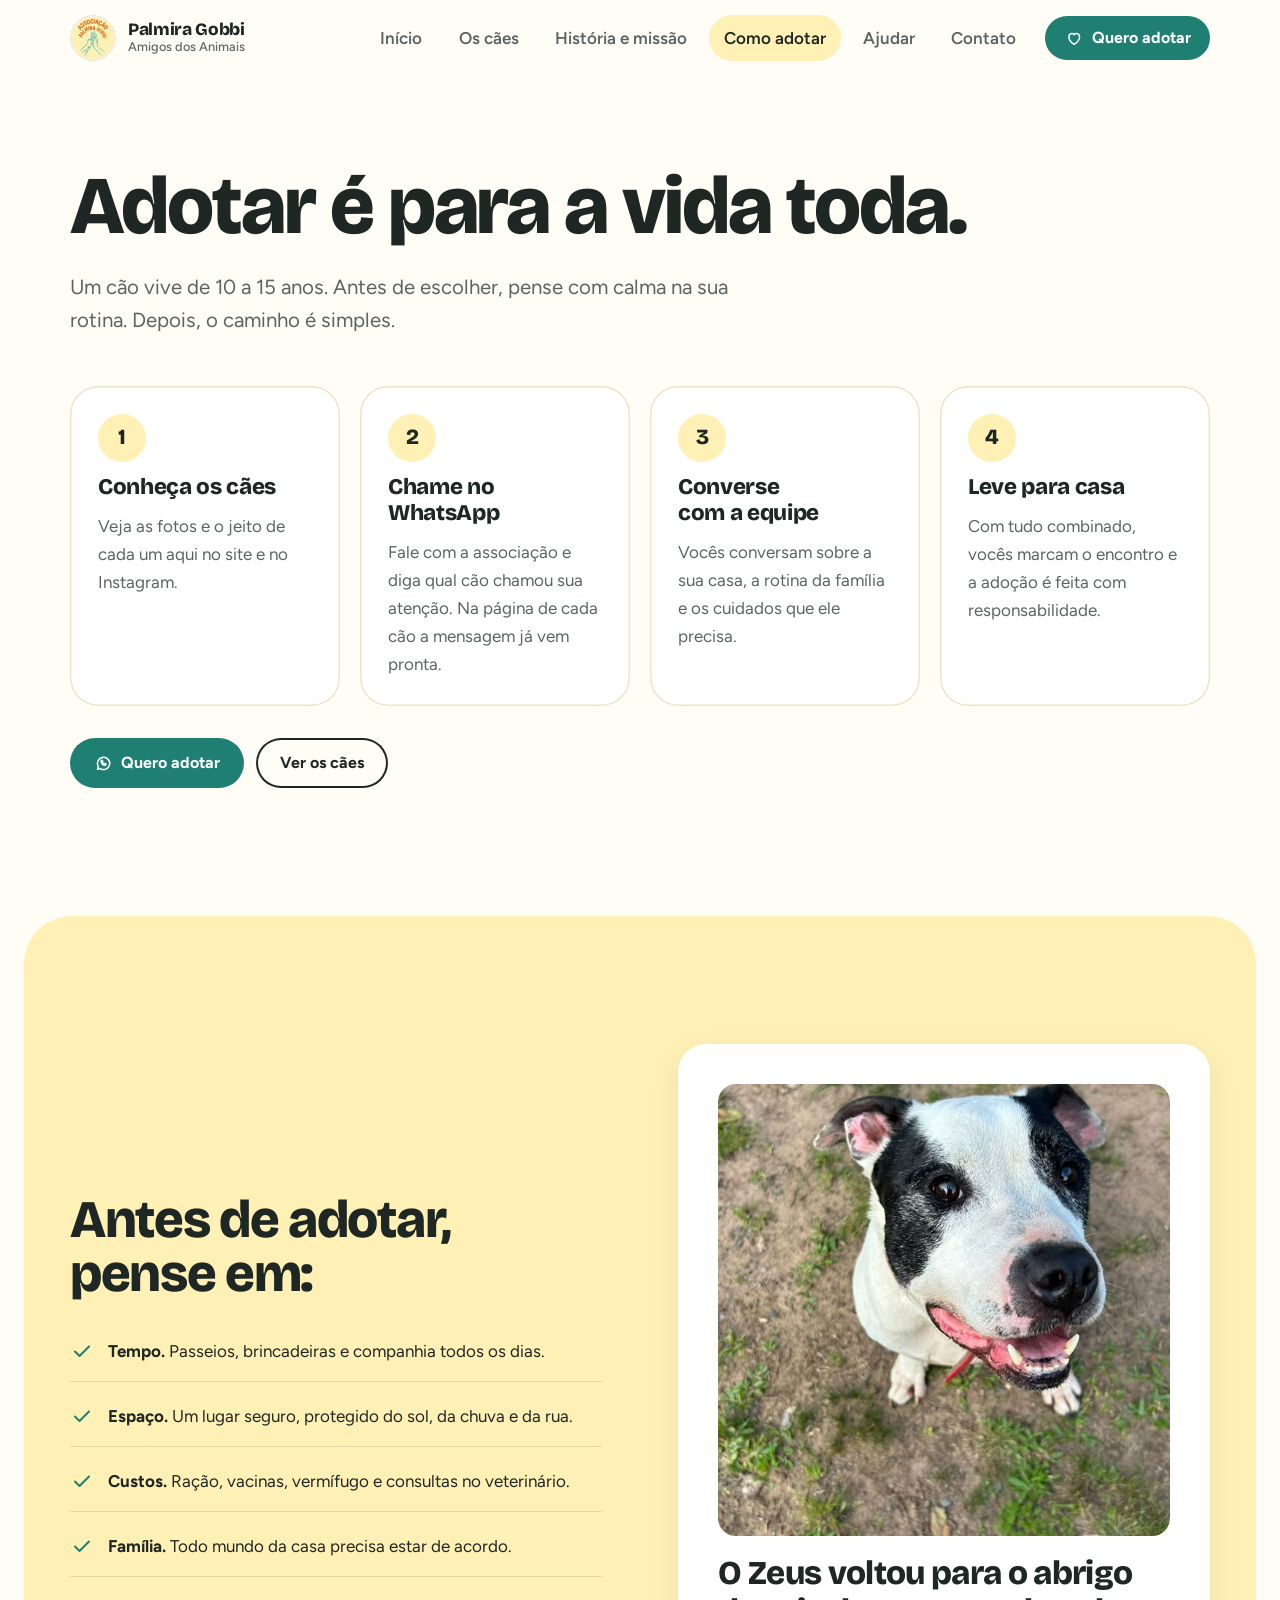
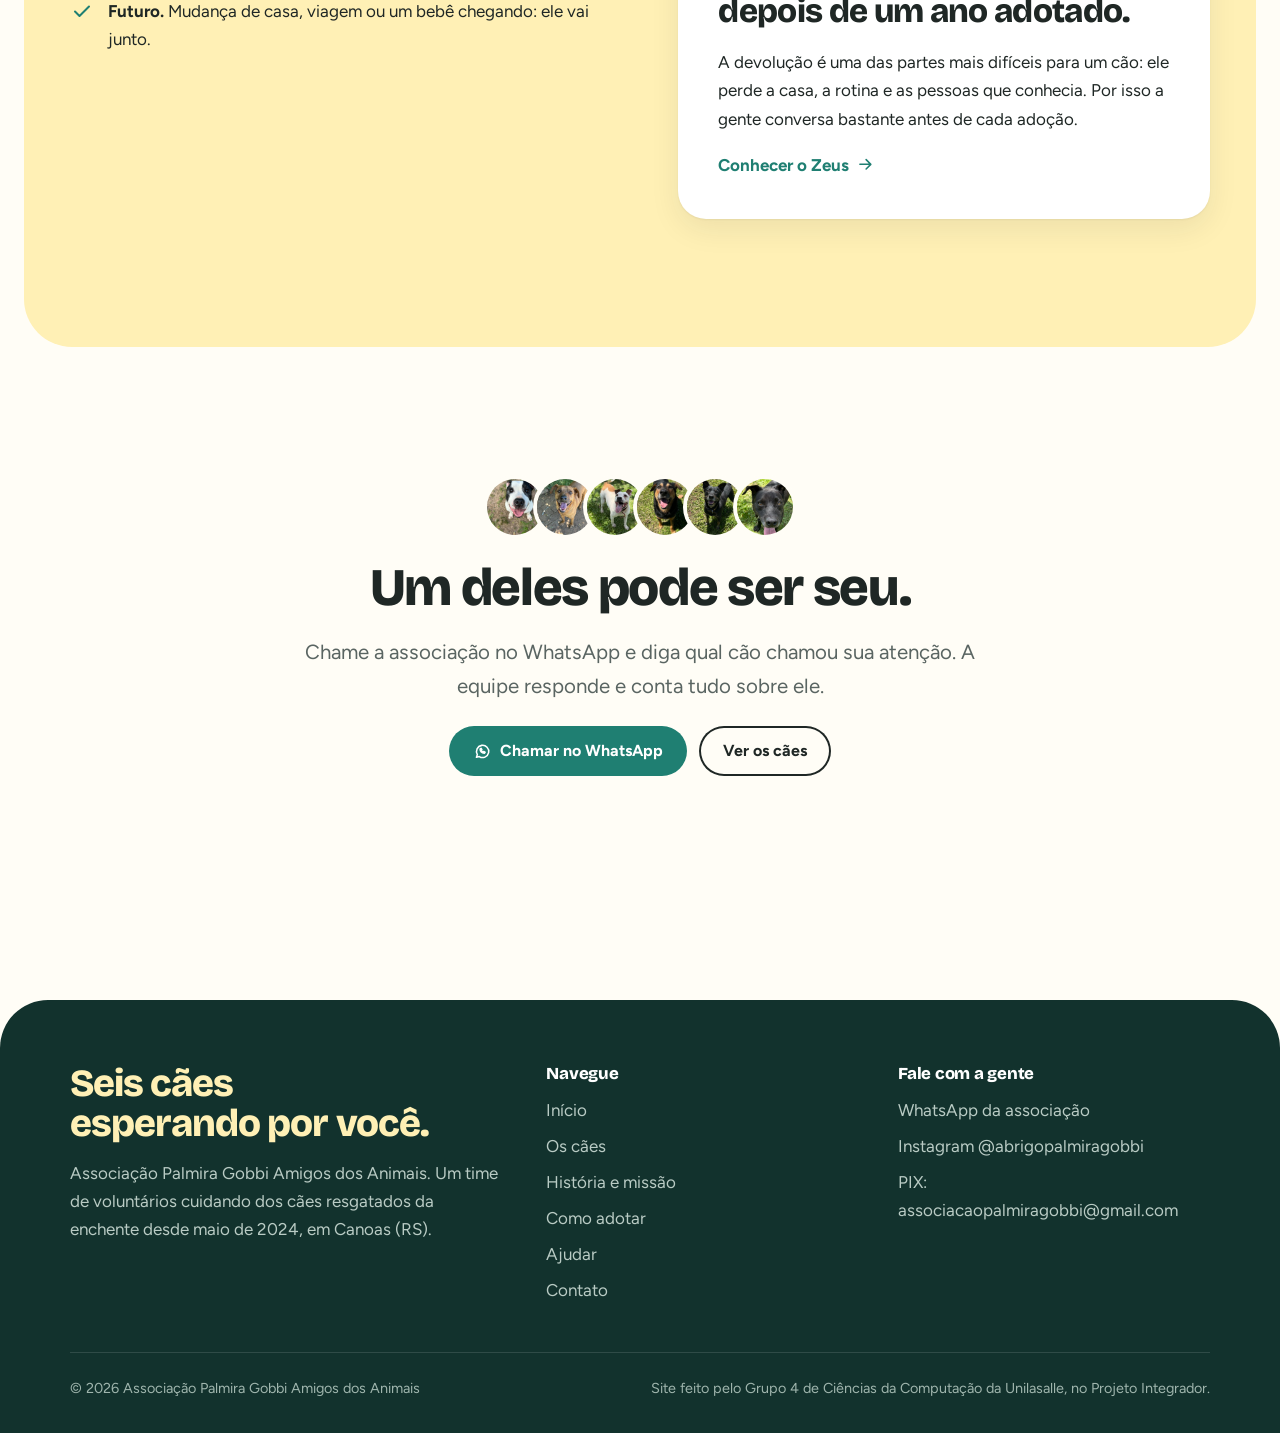
==== commit e4853d06: "Cães passam a vir da planilha do Google; adotados somem do site" ====
--- a/adotar.html
+++ b/adotar.html
@@ -8,14 +8,21 @@
 <meta name="theme-color" content="#fff0b5">
 <meta property="og:title" content="Como adotar | Associação Palmira Gobbi">
 <meta property="og:description" content="Como funciona a adoção responsável na Associação Palmira Gobbi, em Canoas (RS).">
-<meta property="og:image" content="assets/img/logo.png">
+<link rel="canonical" href="https://palmira-gobbi.vercel.app/adotar.html">
+<meta property="og:type" content="website">
+<meta property="og:url" content="https://palmira-gobbi.vercel.app/adotar.html">
+<meta property="og:site_name" content="Associação Palmira Gobbi Amigos dos Animais">
+<meta property="og:locale" content="pt_BR">
+<meta property="og:image" content="https://palmira-gobbi.vercel.app/assets/img/caes/zeus-2.jpg">
+<meta name="twitter:card" content="summary_large_image">
+
 <link rel="icon" type="image/png" href="assets/img/favicon.png">
 <link rel="preconnect" href="https://fonts.googleapis.com">
 <link rel="preconnect" href="https://fonts.gstatic.com" crossorigin>
 <link rel="stylesheet" href="https://fonts.googleapis.com/css2?family=Bricolage+Grotesque:opsz,wght@12..96,600;12..96,800&family=Figtree:wght@400;500;600;700&display=swap">
 <link rel="stylesheet" href="assets/css/style.css">
 </head>
-<body>
+<body data-root="">
 <svg width="0" height="0" style="position:absolute" aria-hidden="true"><symbol id="i-arrow-right" viewBox="0 0 24 24" fill="none" stroke="currentColor" stroke-width="2" stroke-linecap="round" stroke-linejoin="round"><path d="M5 12h14M13 6l6 6-6 6"/></symbol><symbol id="i-arrow-left" viewBox="0 0 24 24" fill="none" stroke="currentColor" stroke-width="2" stroke-linecap="round" stroke-linejoin="round"><path d="M19 12H5M11 18l-6-6 6-6"/></symbol><symbol id="i-menu" viewBox="0 0 24 24" fill="none" stroke="currentColor" stroke-width="2" stroke-linecap="round" stroke-linejoin="round"><path d="M4 7h16M4 12h16M4 17h16"/></symbol><symbol id="i-heart" viewBox="0 0 24 24" fill="none" stroke="currentColor" stroke-width="2" stroke-linecap="round" stroke-linejoin="round"><path d="M12 20s-7-4.4-7-10a4 4 0 0 1 7-2.6A4 4 0 0 1 19 10c0 5.6-7 10-7 10z"/></symbol><symbol id="i-paw" viewBox="0 0 24 24" fill="none" stroke="currentColor" stroke-width="2" stroke-linecap="round" stroke-linejoin="round"><circle cx="7" cy="9" r="1.8"/><circle cx="11" cy="6" r="1.8"/><circle cx="15" cy="6.5" r="1.8"/><circle cx="18" cy="10" r="1.8"/><path d="M8.5 17.5c0-2.5 1.8-5 4-5s4 2.5 4 5c0 1.6-1.4 2-2.5 1.6-1-.4-2-.4-3 0-1.2.4-2.5 0-2.5-1.6z"/></symbol><symbol id="i-instagram" viewBox="0 0 24 24" fill="none" stroke="currentColor" stroke-width="2" stroke-linecap="round" stroke-linejoin="round"><rect x="3.5" y="3.5" width="17" height="17" rx="5"/><circle cx="12" cy="12" r="4"/><circle cx="17.2" cy="6.8" r=".6"/></symbol><symbol id="i-copy" viewBox="0 0 24 24" fill="none" stroke="currentColor" stroke-width="2" stroke-linecap="round" stroke-linejoin="round"><rect x="8" y="8" width="12" height="12" rx="2.5"/><path d="M16 8V6a2 2 0 0 0-2-2H6a2 2 0 0 0-2 2v8a2 2 0 0 0 2 2h2"/></symbol><symbol id="i-check" viewBox="0 0 24 24" fill="none" stroke="currentColor" stroke-width="2" stroke-linecap="round" stroke-linejoin="round"><path d="M5 12.5l4.5 4.5L19 7.5"/></symbol><symbol id="i-play" viewBox="0 0 24 24" fill="none" stroke="currentColor" stroke-width="2" stroke-linecap="round" stroke-linejoin="round"><path d="M7 4.5v15l12-7.5z"/></symbol><symbol id="i-info" viewBox="0 0 24 24" fill="none" stroke="currentColor" stroke-width="2" stroke-linecap="round" stroke-linejoin="round"><circle cx="12" cy="12" r="9"/><path d="M12 11v5M12 7.6v.4"/></symbol><symbol id="i-home" viewBox="0 0 24 24" fill="none" stroke="currentColor" stroke-width="2" stroke-linecap="round" stroke-linejoin="round"><path d="M4 11l8-6.5 8 6.5M6 9.5V19h12V9.5"/></symbol><symbol id="i-users" viewBox="0 0 24 24" fill="none" stroke="currentColor" stroke-width="2" stroke-linecap="round" stroke-linejoin="round"><circle cx="9" cy="8" r="3.2"/><path d="M3 19c.5-3.4 3-5.5 6-5.5s5.5 2.1 6 5.5"/><path d="M16 5a3 3 0 0 1 0 6M18 13.8c1.6.8 2.7 2.6 3 5.2"/></symbol><symbol id="i-share" viewBox="0 0 24 24" fill="none" stroke="currentColor" stroke-width="2" stroke-linecap="round" stroke-linejoin="round"><circle cx="18" cy="5.5" r="2.5"/><circle cx="6" cy="12" r="2.5"/><circle cx="18" cy="18.5" r="2.5"/><path d="M8.2 10.8l7.6-4.1M8.2 13.2l7.6 4.1"/></symbol><symbol id="i-message" viewBox="0 0 24 24" fill="none" stroke="currentColor" stroke-width="2" stroke-linecap="round" stroke-linejoin="round"><path d="M5 18.5V6.5A2 2 0 0 1 7 4.5h10a2 2 0 0 1 2 2v8a2 2 0 0 1-2 2H9z"/></symbol><symbol id="i-pix" viewBox="0 0 24 24" fill="none" stroke="currentColor" stroke-width="2" stroke-linecap="round" stroke-linejoin="round"><path d="M12 3l9 9-9 9-9-9z"/><path d="M8 12l4-4 4 4-4 4z"/></symbol><symbol id="i-drop" viewBox="0 0 24 24" fill="none" stroke="currentColor" stroke-width="2" stroke-linecap="round" stroke-linejoin="round"><path d="M12 3.5s6 6.6 6 11a6 6 0 0 1-12 0c0-4.4 6-11 6-11z"/></symbol><symbol id="i-whats" viewBox="0 0 24 24" fill="none" stroke="currentColor" stroke-width="2" stroke-linecap="round" stroke-linejoin="round"><path d="M4.5 20l1.2-3.6A8 8 0 1 1 8.2 19z"/><path d="M9.2 9.2c.2 2.8 2.6 5.2 5.6 5.6l1-1.4-1.8-1-1 .7a4 4 0 0 1-2.1-2.1l.7-1-1-1.8z"/></symbol><symbol id="i-qr" viewBox="0 0 24 24" fill="none" stroke="currentColor" stroke-width="2" stroke-linecap="round" stroke-linejoin="round"><rect x="4" y="4" width="6" height="6" rx="1"/><rect x="14" y="4" width="6" height="6" rx="1"/><rect x="4" y="14" width="6" height="6" rx="1"/><path d="M14 14h2v2h-2zM18 18h2v2h-2zM14 18h2M18 14h2"/></symbol><symbol id="i-hand" viewBox="0 0 24 24" fill="none" stroke="currentColor" stroke-width="2" stroke-linecap="round" stroke-linejoin="round"><path d="M8 13V6.5a1.5 1.5 0 0 1 3 0V12M11 11V5a1.5 1.5 0 0 1 3 0v6M14 11V6.5a1.5 1.5 0 0 1 3 0V14c0 4-2.5 6.5-6 6.5-2.6 0-4.2-1.4-5.4-3.6L4 14a1.5 1.5 0 0 1 2.5-1.6L8 14"/></symbol></svg>
 <a class="skip" href="#conteudo">Pular para o conteúdo</a>
 <header class="site-header">
@@ -67,12 +74,12 @@
   </article>
 </div></section>
 <section class="section"><div class="wrap cta">
-  <div class="faces"><img src="assets/img/caes/zeus-2.jpg" alt="" loading="lazy"><img src="assets/img/caes/nick-1.jpg" alt="" loading="lazy"><img src="assets/img/caes/pepa-2.jpg" alt="" loading="lazy"><img src="assets/img/caes/safira-2.jpg" alt="" loading="lazy"><img src="assets/img/caes/thunder-1.jpg" alt="" loading="lazy"><img src="assets/img/caes/chinelo-4.jpg" alt="" loading="lazy"></div>
+  <div class="faces" data-dogs-faces><img src="assets/img/caes/zeus-2.jpg" alt="" loading="lazy"><img src="assets/img/caes/nick-1.jpg" alt="" loading="lazy"><img src="assets/img/caes/pepa-2.jpg" alt="" loading="lazy"><img src="assets/img/caes/safira-2.jpg" alt="" loading="lazy"><img src="assets/img/caes/thunder-1.jpg" alt="" loading="lazy"><img src="assets/img/caes/chinelo-4.jpg" alt="" loading="lazy"></div>
   <h2>Um deles pode ser seu.</h2>
   <p class="lead">Chame a associação no WhatsApp e diga qual cão chamou sua atenção. A equipe responde e conta tudo sobre ele.</p>
   <div class="actions" style="justify-content:center">
     <a class="btn btn-primary" href="https://ig.me/m/abrigopalmiragobbi" data-whats data-msg="Oi! Vi os cães no site e quero saber mais sobre a adoção." target="_blank" rel="noopener"><svg aria-hidden="true"><use href="#i-whats"/></svg>Chamar no WhatsApp</a>
-    <a class="btn btn-ghost" href="caes.html">Ver os seis cães</a>
+    <a class="btn btn-ghost" href="caes.html">Ver os cães</a>
   </div>
 </div></section>
 
@@ -81,7 +88,7 @@
   <div class="wrap">
     <div class="footer-top">
       <div style="display:grid;gap:16px;align-content:start">
-        <h2>Seis cães esperando por você.</h2>
+        <h2><span data-count data-many="{W} cães esperando por você." data-one="Um cão esperando por você." data-zero="Novos cães chegam sempre.">Seis cães esperando por você.</span></h2>
         <p>Associação Palmira Gobbi Amigos dos Animais. Um time de voluntários cuidando dos cães resgatados da enchente desde maio de 2024, em Canoas (RS).</p>
       </div>
       <div>
@@ -105,6 +112,7 @@
 </footer>
 <div class="toast" role="status" aria-live="polite"><svg aria-hidden="true"><use href="#i-check"/></svg><span></span></div>
 <script src="assets/js/config.js"></script>
+<script src="assets/js/caes.js"></script>
 <script src="assets/js/main.js" defer></script>
 </body>
 </html>
--- a/assets/css/style.css
+++ b/assets/css/style.css
@@ -491,3 +491,9 @@
 .contact-card.is-insta svg.icon { color: var(--orange-ink); }
 .contact-card .pix { background: var(--butter); flex-direction: column; align-items: flex-start; }
 .contact-card .pix code { word-break: normal; overflow-wrap: anywhere; font-size: .88rem; }
+
+/* ---------- Carregando os cães da planilha ---------- */
+[data-dogs-grid], .deck, [data-dog-page] { transition: opacity .35s ease; }
+.is-loading { opacity: 0; }
+[data-dog-page].is-loading { min-height: 60vh; }
+[hidden] { display: none !important; }
